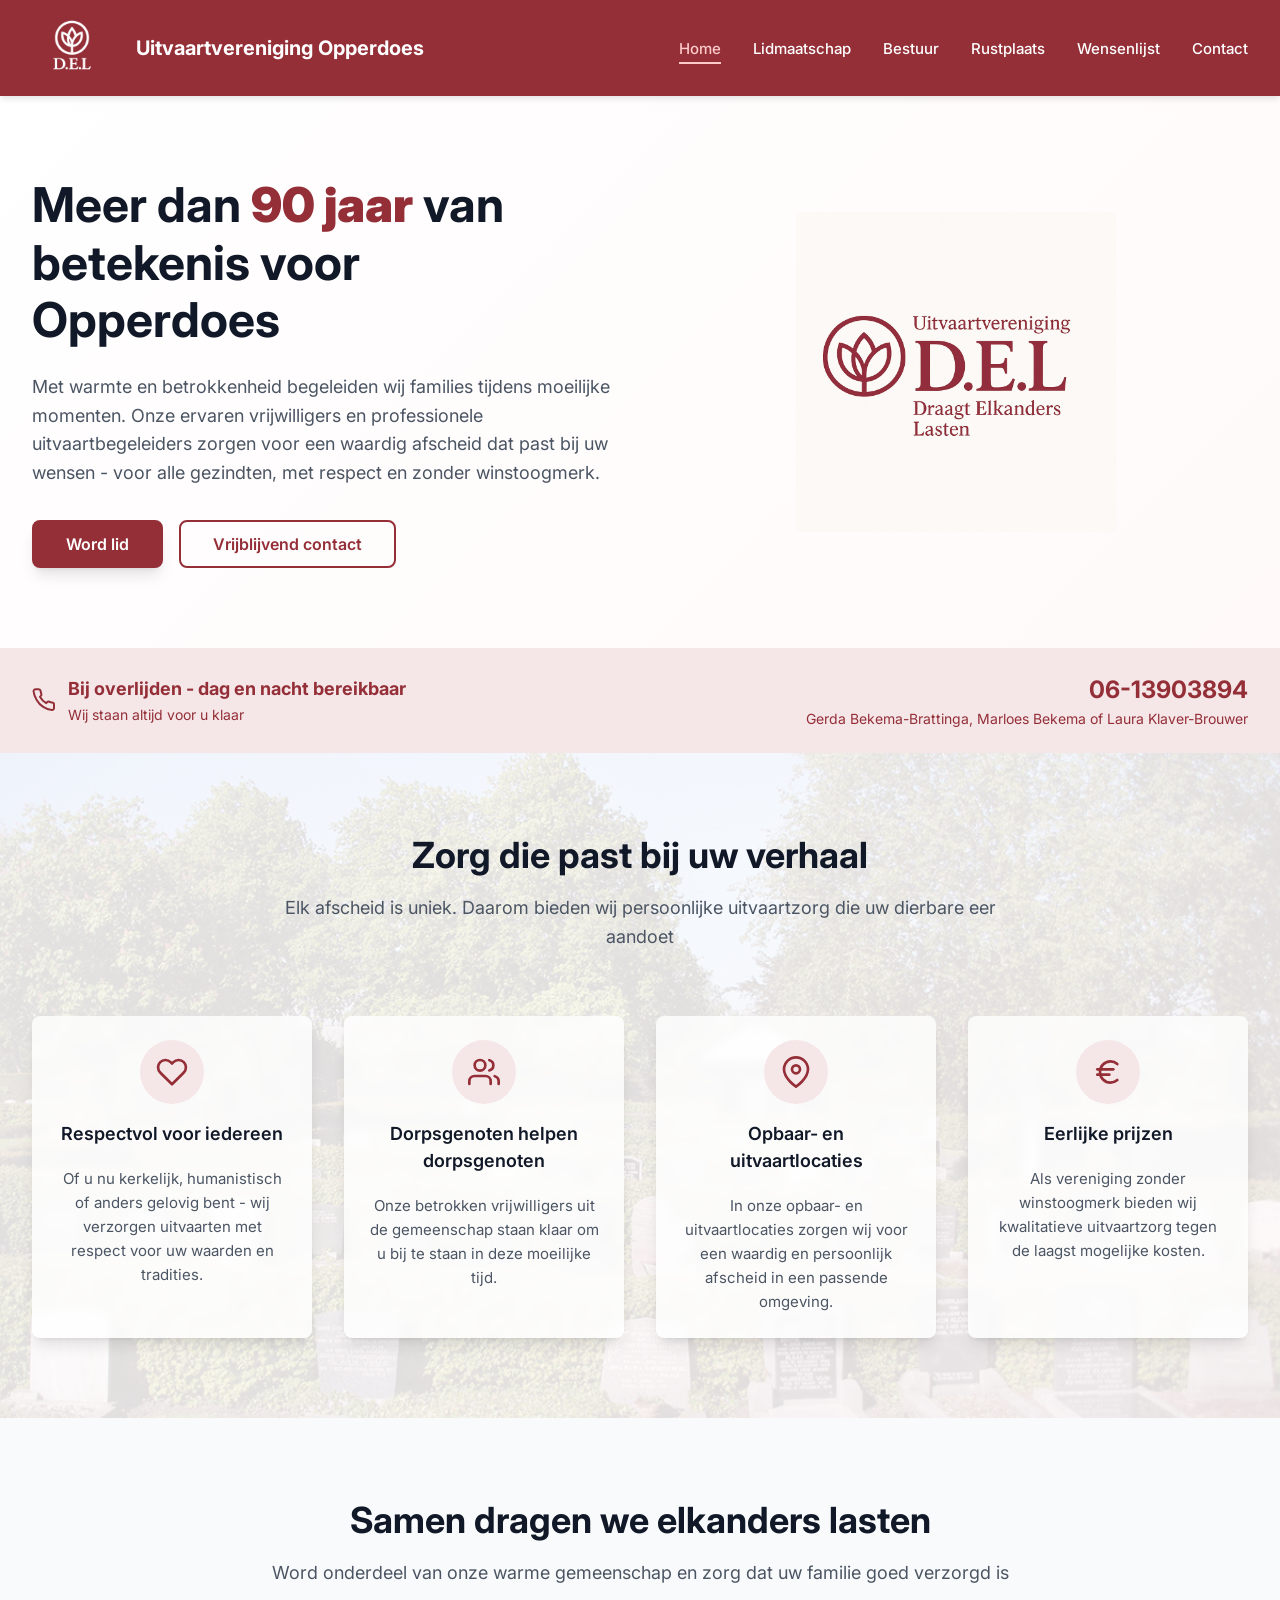
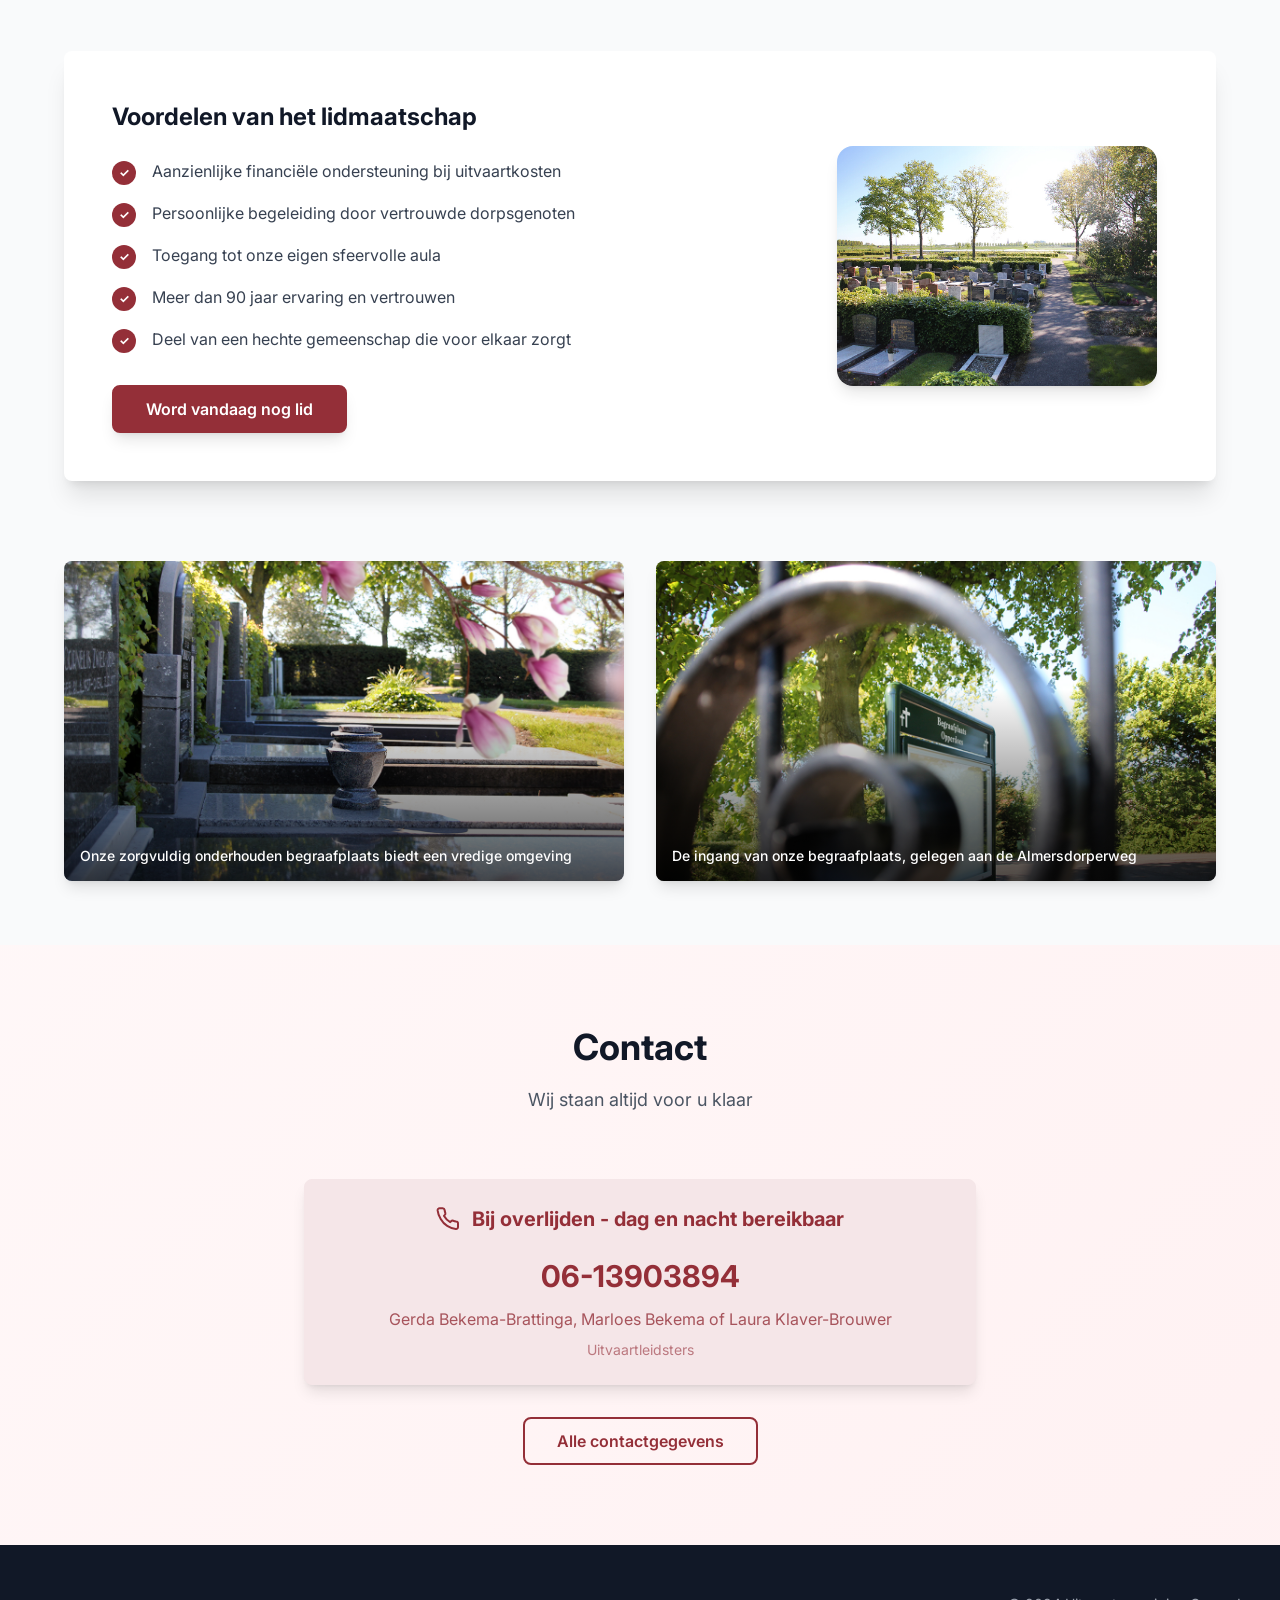
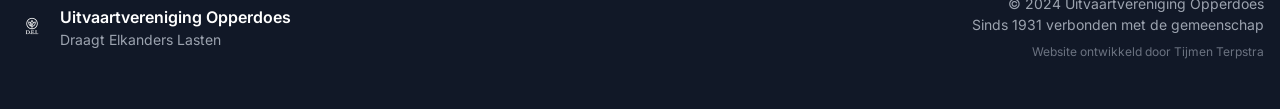
==== index.html @ bfcbb3b3 "first commit" ====
<!DOCTYPE html>
<html lang="nl">
<head>
  <meta charset="UTF-8">
  <meta name="viewport" content="width=device-width, initial-scale=1.0">
  <title>Uitvaartvereniging Opperdoes D.E.L. - Draagt Elkanders Lasten</title>
  <meta name="description" content="Al meer dan 90 jaar verbonden met de gemeenschap van Opperdoes. Professionele en betaalbare uitvaartzorg voor alle gezindten.">
  <link rel="icon" href="public/logo_compact.png">
  <link rel="stylesheet" href="css/styles.css">
</head>
<body data-page="home">
<div class="page-bg">
  <div id="nav-placeholder"></div>

  <!-- Hero Section -->
  <section class="hero-section anim">
    <div class="hero-grid">
      <div>
        <h2 class="hero-title">
          Meer dan <span class="hero-highlight">90 jaar</span> van betekenis voor Opperdoes
        </h2>
        <p class="hero-subtitle">
          Met warmte en betrokkenheid begeleiden wij families tijdens moeilijke momenten. Onze ervaren vrijwilligers en professionele uitvaartbegeleiders zorgen voor een waardig afscheid dat past bij uw wensen - voor alle gezindten, met respect en zonder winstoogmerk.
        </p>
        <div class="hero-btns">
          <a href="lidmaatschap/" class="btn btn-brand">Word lid</a>
          <a href="#contact" class="btn btn-outline">Vrijblijvend contact</a>
        </div>
      </div>
      <div class="hero-logo-wrap">
        <img src="public/logo.png" alt="Uitvaartvereniging Opperdoes" class="hero-logo" />
      </div>
    </div>
  </section>

  <!-- Emergency Banner -->
  <div class="emergency-banner anim d1">
    <div class="emergency-inner">
      <div class="emergency-left">
        <svg xmlns="http://www.w3.org/2000/svg" width="24" height="24" viewBox="0 0 24 24" fill="none" stroke="currentColor" stroke-width="2" stroke-linecap="round" stroke-linejoin="round" style="color:var(--brand);flex-shrink:0"><path d="M22 16.92v3a2 2 0 0 1-2.18 2 19.79 19.79 0 0 1-8.63-3.07A19.5 19.5 0 0 1 4.69 12 19.79 19.79 0 0 1 1.61 3.44 2 2 0 0 1 3.6 1.27h3a2 2 0 0 1 2 1.72c.127.96.361 1.903.7 2.81a2 2 0 0 1-.45 2.11L7.91 8.84a16 16 0 0 0 6.29 6.29l.92-.92a2 2 0 0 1 2.11-.45c.907.339 1.85.573 2.81.7A2 2 0 0 1 22 16.92z"/></svg>
        <div>
          <p class="emergency-title">Bij overlijden - dag en nacht bereikbaar</p>
          <p class="emergency-note">Wij staan altijd voor u klaar</p>
        </div>
      </div>
      <div class="emergency-right">
        <a href="tel:06-13903894" class="emergency-phone">06-13903894</a>
        <p class="emergency-names">Gerda Bekema-Brattinga, Marloes Bekema of Laura Klaver-Brouwer</p>
      </div>
    </div>
  </div>

  <!-- Services Section -->
  <section class="services-section anim d2">
    <img src="public/images/1728.jpg" alt="Achtergrond begraafplaats" class="services-bg" />
    <div class="services-overlay"></div>
    <div class="services-content">
      <div class="services-header">
        <h2 class="section-title">Zorg die past bij uw verhaal</h2>
        <p class="section-subtitle">Elk afscheid is uniek. Daarom bieden wij persoonlijke uitvaartzorg die uw dierbare eer aandoet</p>
      </div>
      <div class="grid-4">
        <div class="card service-card card-no-hover">
          <div class="card-header">
            <div class="icon-circle">
              <svg xmlns="http://www.w3.org/2000/svg" viewBox="0 0 24 24" fill="none" stroke="currentColor" stroke-width="2" stroke-linecap="round" stroke-linejoin="round" style="color:var(--brand)"><path d="M20.84 4.61a5.5 5.5 0 0 0-7.78 0L12 5.67l-1.06-1.06a5.5 5.5 0 0 0-7.78 7.78l1.06 1.06L12 21.23l7.78-7.78 1.06-1.06a5.5 5.5 0 0 0 0-7.78z"/></svg>
            </div>
            <div class="service-card-title">Respectvol voor iedereen</div>
          </div>
          <div class="card-content">
            <p class="service-card-desc">Of u nu kerkelijk, humanistisch of anders gelovig bent - wij verzorgen uitvaarten met respect voor uw waarden en tradities.</p>
          </div>
        </div>
        <div class="card service-card card-no-hover">
          <div class="card-header">
            <div class="icon-circle">
              <svg xmlns="http://www.w3.org/2000/svg" viewBox="0 0 24 24" fill="none" stroke="currentColor" stroke-width="2" stroke-linecap="round" stroke-linejoin="round" style="color:var(--brand)"><path d="M17 21v-2a4 4 0 0 0-4-4H5a4 4 0 0 0-4 4v2"/><circle cx="9" cy="7" r="4"/><path d="M23 21v-2a4 4 0 0 0-3-3.87"/><path d="M16 3.13a4 4 0 0 1 0 7.75"/></svg>
            </div>
            <div class="service-card-title">Dorpsgenoten helpen dorpsgenoten</div>
          </div>
          <div class="card-content">
            <p class="service-card-desc">Onze betrokken vrijwilligers uit de gemeenschap staan klaar om u bij te staan in deze moeilijke tijd.</p>
          </div>
        </div>
        <div class="card service-card card-no-hover">
          <div class="card-header">
            <div class="icon-circle">
              <svg xmlns="http://www.w3.org/2000/svg" viewBox="0 0 24 24" fill="none" stroke="currentColor" stroke-width="2" stroke-linecap="round" stroke-linejoin="round" style="color:var(--brand)"><path d="M21 10c0 7-9 13-9 13s-9-6-9-13a9 9 0 0 1 18 0z"/><circle cx="12" cy="10" r="3"/></svg>
            </div>
            <div class="service-card-title">Opbaar- en uitvaartlocaties</div>
          </div>
          <div class="card-content">
            <p class="service-card-desc">In onze opbaar- en uitvaartlocaties zorgen wij voor een waardig en persoonlijk afscheid in een passende omgeving.</p>
          </div>
        </div>
        <div class="card service-card card-no-hover">
          <div class="card-header">
            <div class="icon-circle">
              <svg xmlns="http://www.w3.org/2000/svg" viewBox="0 0 24 24" fill="none" stroke="currentColor" stroke-width="2" stroke-linecap="round" stroke-linejoin="round" style="color:var(--brand)"><path d="M4 10h12"/><path d="M4 14h9"/><path d="M19 6a7.7 7.7 0 0 0-5.2-2A7.9 7.9 0 0 0 6 12c0 4.4 3.5 8 7.8 8 2 0 3.8-.8 5.2-2"/></svg>
            </div>
            <div class="service-card-title">Eerlijke prijzen</div>
          </div>
          <div class="card-content">
            <p class="service-card-desc">Als vereniging zonder winstoogmerk bieden wij kwalitatieve uitvaartzorg tegen de laagst mogelijke kosten.</p>
          </div>
        </div>
      </div>
    </div>
  </section>

  <!-- Membership Section -->
  <section class="membership-section anim d3">
    <div class="membership-header">
      <h2 class="section-title">Samen dragen we elkanders lasten</h2>
      <p class="section-subtitle">Word onderdeel van onze warme gemeenschap en zorg dat uw familie goed verzorgd is</p>
    </div>
    <div class="membership-wrap">
      <div class="card card-no-border" style="box-shadow:var(--shadow-xl)">
        <div class="membership-grid">
          <div>
            <div class="membership-card-title">Voordelen van het lidmaatschap</div>
            <ul class="benefit-list">
              <li class="benefit-item">
                <span class="benefit-check">✓</span>
                <span class="benefit-text">Aanzienlijke financiële ondersteuning bij uitvaartkosten</span>
              </li>
              <li class="benefit-item">
                <span class="benefit-check">✓</span>
                <span class="benefit-text">Persoonlijke begeleiding door vertrouwde dorpsgenoten</span>
              </li>
              <li class="benefit-item">
                <span class="benefit-check">✓</span>
                <span class="benefit-text">Toegang tot onze eigen sfeervolle aula</span>
              </li>
              <li class="benefit-item">
                <span class="benefit-check">✓</span>
                <span class="benefit-text">Meer dan 90 jaar ervaring en vertrouwen</span>
              </li>
              <li class="benefit-item">
                <span class="benefit-check">✓</span>
                <span class="benefit-text">Deel van een hechte gemeenschap die voor elkaar zorgt</span>
              </li>
            </ul>
            <div class="mt-8">
              <a href="lidmaatschap/" class="btn btn-brand">Word vandaag nog lid</a>
            </div>
          </div>
          <div class="membership-img-side">
            <img src="public/images/1732.jpg" alt="Onze serene begraafplaats met pad tussen de graven" class="membership-img" />
          </div>
        </div>
      </div>
    </div>
  </section>

  <!-- Gallery Section -->
  <section class="gallery-section anim d4">
    <div class="gallery-wrap">
      <div class="gallery-grid">
        <div class="gallery-item">
          <img src="public/images/1727.jpg" alt="Serene begraafplaats met grafstenen en bloemen" />
          <div class="gallery-overlay"></div>
          <p class="gallery-caption">Onze zorgvuldig onderhouden begraafplaats biedt een vredige omgeving</p>
        </div>
        <div class="gallery-item">
          <img src="public/images/1734.jpg" alt="Ingang van de begraafplaats Opperdoes" />
          <div class="gallery-overlay"></div>
          <p class="gallery-caption">De ingang van onze begraafplaats, gelegen aan de Almersdorperweg</p>
        </div>
      </div>
    </div>
  </section>

  <!-- Contact Section -->
  <section id="contact" class="contact-section anim d5">
    <div class="contact-header">
      <h2 class="section-title">Contact</h2>
      <p class="section-subtitle">Wij staan altijd voor u klaar</p>
    </div>
    <div class="contact-wrap">
      <div class="card emergency-card card-no-hover">
        <div class="emergency-card-header">
          <div class="emergency-card-title">
            <svg xmlns="http://www.w3.org/2000/svg" width="24" height="24" viewBox="0 0 24 24" fill="none" stroke="currentColor" stroke-width="2" stroke-linecap="round" stroke-linejoin="round"><path d="M22 16.92v3a2 2 0 0 1-2.18 2 19.79 19.79 0 0 1-8.63-3.07A19.5 19.5 0 0 1 4.69 12 19.79 19.79 0 0 1 1.61 3.44 2 2 0 0 1 3.6 1.27h3a2 2 0 0 1 2 1.72c.127.96.361 1.903.7 2.81a2 2 0 0 1-.45 2.11L7.91 8.84a16 16 0 0 0 6.29 6.29l.92-.92a2 2 0 0 1 2.11-.45c.907.339 1.85.573 2.81.7A2 2 0 0 1 22 16.92z"/></svg>
            Bij overlijden - dag en nacht bereikbaar
          </div>
        </div>
        <div class="emergency-card-content">
          <a href="tel:06-13903894" class="big-phone">06-13903894</a>
          <p style="color:rgba(148,47,56,0.8);margin-bottom:0.5rem">Gerda Bekema-Brattinga, Marloes Bekema of Laura Klaver-Brouwer</p>
          <p style="font-size:0.875rem;color:rgba(148,47,56,0.6)">Uitvaartleidsters</p>
        </div>
      </div>
      <div class="contact-cta">
        <a href="contact/" class="btn btn-outline">Alle contactgegevens</a>
      </div>
    </div>
  </section>

  <div id="footer-placeholder"></div>
</div>

<script src="js/main.js"></script>
</body>
</html>
---- css/styles.css ----
@import url('https://fonts.googleapis.com/css2?family=Inter:wght@400;500;600;700;900&display=swap');

*, *::before, *::after { box-sizing: border-box; margin: 0; padding: 0; }

:root {
  --brand: #942f38;
  --brand-dark: #7d2831;
  --brand-light: #f5e6e8;
  --green-50: #f0fdf4;
  --green-200: #bbf7d0;
  --green-600: #16a34a;
  --gray-50: #f9fafb;
  --gray-400: #9ca3af;
  --gray-500: #6b7280;
  --gray-600: #4b5563;
  --gray-700: #374151;
  --gray-900: #111827;
  --shadow-lg: 0 10px 15px -3px rgba(0,0,0,0.1), 0 4px 6px -4px rgba(0,0,0,0.1);
  --shadow-xl: 0 20px 25px -5px rgba(0,0,0,0.1), 0 8px 10px -6px rgba(0,0,0,0.1);
}

body {
  font-family: 'Inter', system-ui, -apple-system, sans-serif;
  color: #171717;
  line-height: 1.5;
}

img { display: block; max-width: 100%; }
a { text-decoration: none; color: inherit; }

/* ================================
   PAGE WRAPPER
================================ */
.page-bg {
  min-height: 100vh;
  background: linear-gradient(135deg, #ffffff 0%, #fff1f2 100%);
}

/* ================================
   NAVIGATION
================================ */
.main-nav {
  background: var(--brand);
  box-shadow: 0 4px 6px -1px rgba(0,0,0,0.1);
  position: relative;
  z-index: 100;
}
.nav-inner {
  display: flex;
  justify-content: space-between;
  align-items: center;
  height: 6rem;
  max-width: 80rem;
  margin: 0 auto;
  padding: 0 1rem;
}
@media (min-width: 640px) { .nav-inner { padding: 0 1.5rem; } }
@media (min-width: 1024px) { .nav-inner { padding: 0 2rem; } }

.nav-brand {
  display: flex;
  align-items: center;
  gap: 1rem;
  margin-left: -0.5rem;
}
.nav-logo {
  height: 6rem;
  width: auto;
  filter: brightness(0) invert(1);
}
.nav-site-name {
  font-size: 1.25rem;
  font-weight: 700;
  color: white;
  line-height: 1.25;
}

.nav-links {
  display: none;
  align-items: center;
  gap: 2rem;
  list-style: none;
}
@media (min-width: 768px) { .nav-links { display: flex; } }

.nav-links a {
  color: white;
  font-weight: 500;
  font-size: 0.9375rem;
  transition: color 0.2s;
  padding-bottom: 0.125rem;
}
.nav-links a:hover { color: #fecaca; }
.nav-links a.active {
  color: #fecaca;
  border-bottom: 2px solid #fecaca;
  padding-bottom: 0.25rem;
}

.nav-mobile-btn {
  display: flex;
  background: none;
  border: none;
  color: white;
  cursor: pointer;
  padding: 0.5rem;
  transition: color 0.2s;
  line-height: 0;
}
.nav-mobile-btn:hover { color: #fecaca; }
@media (min-width: 768px) { .nav-mobile-btn { display: none; } }

.mobile-menu {
  display: none;
  position: absolute;
  top: 100%;
  left: 0;
  right: 0;
  background: var(--brand-dark);
  box-shadow: 0 4px 6px -1px rgba(0,0,0,0.1);
  z-index: 50;
  opacity: 0;
  transform: translateY(-1rem);
  transition: opacity 0.3s ease, transform 0.3s ease;
}
.mobile-menu.visible { display: block; }
.mobile-menu.open { opacity: 1; transform: translateY(0); }

.mobile-menu-inner {
  padding: 1rem;
  display: flex;
  flex-direction: column;
}
.mobile-menu-inner a {
  color: white;
  font-weight: 500;
  display: block;
  padding: 0.75rem 0;
  border-bottom: 1px solid rgba(255,255,255,0.1);
  transition: color 0.2s, opacity 0.2s, transform 0.2s;
  opacity: 0;
  transform: translateX(-1rem);
}
.mobile-menu-inner a:last-child { border-bottom: none; }
.mobile-menu-inner a:hover, .mobile-menu-inner a.active { color: #fecaca; }
.mobile-menu.open .mobile-menu-inner a { opacity: 1; transform: translateX(0); }
.mobile-menu.open .mobile-menu-inner a:nth-child(1) { transition-delay: 0ms; }
.mobile-menu.open .mobile-menu-inner a:nth-child(2) { transition-delay: 50ms; }
.mobile-menu.open .mobile-menu-inner a:nth-child(3) { transition-delay: 100ms; }
.mobile-menu.open .mobile-menu-inner a:nth-child(4) { transition-delay: 150ms; }
.mobile-menu.open .mobile-menu-inner a:nth-child(5) { transition-delay: 200ms; }
.mobile-menu.open .mobile-menu-inner a:nth-child(6) { transition-delay: 250ms; }

/* ================================
   PAGE LOAD ANIMATIONS
================================ */
.anim {
  opacity: 0;
  transform: translateY(2rem);
  transition: opacity 1s ease, transform 1s ease;
}
body.loaded .anim { opacity: 1; transform: translateY(0); }
body.loaded .d1 { transition-delay: 0.3s; }
body.loaded .d2 { transition-delay: 0.5s; }
body.loaded .d3 { transition-delay: 0.7s; }
body.loaded .d4 { transition-delay: 0.8s; }
body.loaded .d5 { transition-delay: 0.9s; }
body.loaded .d6 { transition-delay: 1.0s; }
body.loaded .d7 { transition-delay: 1.2s; }

/* ================================
   LAYOUT
================================ */
.container {
  max-width: 80rem;
  margin: 0 auto;
  padding: 0 1rem;
}
@media (min-width: 640px) { .container { padding: 0 1.5rem; } }
@media (min-width: 1024px) { .container { padding: 0 2rem; } }

/* ================================
   BUTTONS
================================ */
.btn {
  display: inline-flex;
  align-items: center;
  justify-content: center;
  gap: 0.5rem;
  border-radius: 0.5rem;
  font-weight: 600;
  font-size: 1rem;
  padding: 0.875rem 2rem;
  cursor: pointer;
  transition: all 0.2s;
  border: 2px solid transparent;
  line-height: 1;
  white-space: nowrap;
}
.btn-brand {
  background: var(--brand);
  color: white;
  border-color: var(--brand);
  box-shadow: var(--shadow-lg);
}
.btn-brand:hover { background: var(--brand-dark); border-color: var(--brand-dark); }
.btn-outline {
  background: transparent;
  color: var(--brand);
  border-color: var(--brand);
}
.btn-outline:hover { background: var(--brand-light); }
.btn-outline-dark {
  background: transparent;
  color: #9f1239;
  border-color: #9f1239;
}
.btn-outline-dark:hover { background: #fff1f2; }
.btn-disabled {
  background: #9ca3af;
  color: white;
  border-color: #9ca3af;
  cursor: not-allowed;
  opacity: 0.8;
}

/* ================================
   CARDS
================================ */
.card {
  background: white;
  border-radius: 0.5rem;
  border: 1px solid #e5e5e5;
  box-shadow: var(--shadow-lg);
  overflow: hidden;
}
.card:hover { box-shadow: var(--shadow-xl); }
.card-no-hover:hover { box-shadow: var(--shadow-lg); }
.card-brand-light { background: var(--brand-light); border-color: var(--brand-light); }
.card-green { background: var(--green-50); border-color: var(--green-200); }
.card-gray { background: var(--gray-50); border-color: #e5e7eb; }
.card-no-border { border: none; }

.card-header { padding: 1.5rem 1.5rem 0; text-align: center; }
.card-content { padding: 1rem 1.5rem 1.5rem; }
.card-header + .card-content { padding-top: 0.75rem; }

/* ================================
   ICON CIRCLE
================================ */
.icon-circle {
  width: 4rem;
  height: 4rem;
  background: var(--brand-light);
  border-radius: 9999px;
  display: flex;
  align-items: center;
  justify-content: center;
  margin: 0 auto 1rem;
  flex-shrink: 0;
}

/* ================================
   TYPOGRAPHY
================================ */
.section-title {
  font-size: 1.875rem;
  font-weight: 700;
  color: var(--gray-900);
  margin-bottom: 1rem;
  line-height: 1.25;
}
@media (min-width: 1024px) { .section-title { font-size: 2.25rem; } }

.section-subtitle {
  font-size: 1.125rem;
  color: var(--gray-600);
  max-width: 48rem;
  margin: 0 auto;
  line-height: 1.6;
}

.page-title {
  font-size: 2.25rem;
  font-weight: 700;
  color: var(--gray-900);
  margin-bottom: 1rem;
  line-height: 1.2;
}
@media (min-width: 1024px) { .page-title { font-size: 3rem; } }

.text-brand { color: var(--brand); }
.text-gray { color: var(--gray-600); }
.text-sm { font-size: 0.875rem; }
.font-bold { font-weight: 700; }
.font-semibold { font-weight: 600; }
.font-medium { font-weight: 500; }
.italic { font-style: italic; }

/* ================================
   BACK LINK
================================ */
.back-link {
  display: flex;
  align-items: center;
  gap: 0.5rem;
  color: var(--brand);
  font-weight: 500;
  transition: color 0.2s;
  padding: 2rem 1rem 0;
  max-width: 80rem;
  margin: 0 auto;
}
@media (min-width: 640px) { .back-link { padding: 2rem 1.5rem 0; } }
@media (min-width: 1024px) { .back-link { padding: 2rem 2rem 0; } }
.back-link:hover { color: var(--brand-dark); }

/* ================================
   HERO (home page)
================================ */
.hero-section { padding: 5rem 1rem; }
@media (min-width: 640px) { .hero-section { padding: 5rem 1.5rem; } }
@media (min-width: 1024px) { .hero-section { padding: 5rem 2rem; } }

.hero-grid {
  display: grid;
  grid-template-columns: 1fr;
  gap: 3rem;
  align-items: center;
  max-width: 80rem;
  margin: 0 auto;
}
@media (min-width: 1024px) { .hero-grid { grid-template-columns: 1fr 1fr; } }

.hero-title {
  font-size: 2.25rem;
  font-weight: 700;
  color: var(--gray-900);
  margin-bottom: 1.5rem;
  line-height: 1.2;
}
@media (min-width: 1024px) { .hero-title { font-size: 3rem; } }

.hero-highlight { color: var(--brand); font-weight: 900; }

.hero-subtitle {
  font-size: 1.125rem;
  color: var(--gray-600);
  margin-bottom: 2rem;
  line-height: 1.6;
}

.hero-btns { display: flex; flex-direction: column; gap: 1rem; }
@media (min-width: 640px) { .hero-btns { flex-direction: row; } }

.hero-logo-wrap { display: flex; justify-content: center; }
.hero-logo {
  width: 20rem;
  height: auto;
  opacity: 0.9;
}

/* ================================
   EMERGENCY BANNER
================================ */
.emergency-banner {
  background: var(--brand-light);
  color: var(--brand);
  padding: 1.5rem 1rem;
}
@media (min-width: 640px) { .emergency-banner { padding: 1.5rem 1.5rem; } }
@media (min-width: 1024px) { .emergency-banner { padding: 1.5rem 2rem; } }

.emergency-inner {
  max-width: 80rem;
  margin: 0 auto;
  display: flex;
  flex-direction: column;
  align-items: center;
  gap: 1rem;
}
@media (min-width: 768px) {
  .emergency-inner {
    flex-direction: row;
    justify-content: space-between;
    gap: 0;
  }
}

.emergency-left { display: flex; align-items: center; gap: 0.75rem; }
.emergency-title { font-weight: 700; font-size: 1.125rem; }
.emergency-note { font-size: 0.875rem; margin-top: 0.125rem; }
.emergency-right { text-align: center; }
@media (min-width: 768px) { .emergency-right { text-align: right; } }

.emergency-phone {
  font-size: 1.5rem;
  font-weight: 700;
  color: var(--brand);
  display: block;
}
.emergency-phone:hover { text-decoration: underline; }
.emergency-names { font-size: 0.875rem; color: var(--brand); }

/* ================================
   SERVICES SECTION
================================ */
.services-section {
  position: relative;
  padding: 5rem 1rem;
  overflow: hidden;
}
@media (min-width: 640px) { .services-section { padding: 5rem 1.5rem; } }
@media (min-width: 1024px) { .services-section { padding: 5rem 2rem; } }

.services-bg {
  position: absolute;
  inset: 0;
  width: 100%;
  height: 100%;
  object-fit: cover;
  opacity: 0.2;
}
.services-overlay {
  position: absolute;
  inset: 0;
  background: rgba(255,255,255,0.4);
}
.services-content {
  position: relative;
  z-index: 1;
  max-width: 80rem;
  margin: 0 auto;
}
.services-header { text-align: center; margin-bottom: 4rem; }

.grid-4 { display: grid; grid-template-columns: 1fr; gap: 2rem; }
@media (min-width: 768px) { .grid-4 { grid-template-columns: 1fr 1fr; } }
@media (min-width: 1024px) { .grid-4 { grid-template-columns: repeat(4, 1fr); } }

.service-card {
  background: rgba(255,255,255,0.8);
  backdrop-filter: blur(4px);
  border: none;
  transition: box-shadow 0.3s;
  text-align: center;
}

.service-card-title {
  font-size: 1.125rem;
  font-weight: 600;
  color: var(--gray-900);
  margin-bottom: 0.5rem;
}
.service-card-desc { font-size: 0.9375rem; color: var(--gray-600); line-height: 1.6; }

/* ================================
   MEMBERSHIP SECTION
================================ */
.membership-section {
  padding: 5rem 1rem;
  background: var(--gray-50);
}
@media (min-width: 640px) { .membership-section { padding: 5rem 1.5rem; } }
@media (min-width: 1024px) { .membership-section { padding: 5rem 2rem; } }

.membership-header { text-align: center; margin-bottom: 4rem; }
.membership-wrap { max-width: 72rem; margin: 0 auto; }

.membership-grid {
  display: grid;
  grid-template-columns: 1fr;
  gap: 2rem;
  padding: 2rem;
}
@media (min-width: 1024px) {
  .membership-grid {
    grid-template-columns: 2fr 1fr;
    padding: 3rem;
  }
}

.membership-card-title {
  font-size: 1.5rem;
  font-weight: 700;
  color: var(--gray-900);
  margin-bottom: 1.5rem;
}

.benefit-list { display: flex; flex-direction: column; gap: 1rem; }
.benefit-item { display: flex; align-items: flex-start; gap: 1rem; }
.benefit-check {
  flex-shrink: 0;
  width: 1.5rem;
  height: 1.5rem;
  background: var(--brand);
  border-radius: 9999px;
  display: flex;
  align-items: center;
  justify-content: center;
  color: white;
  font-size: 0.75rem;
  font-weight: 700;
  margin-top: 0.125rem;
}
.benefit-text { color: var(--gray-700); line-height: 1.6; }

.membership-img-side {
  display: flex;
  align-items: center;
  justify-content: center;
}
.membership-img {
  width: 100%;
  max-width: 20rem;
  height: 15rem;
  object-fit: cover;
  border-radius: 1rem;
  box-shadow: var(--shadow-lg);
}

/* ================================
   GALLERY SECTION
================================ */
.gallery-section {
  padding: 0 1rem 4rem;
  background: var(--gray-50);
}
@media (min-width: 640px) { .gallery-section { padding: 0 1.5rem 4rem; } }
@media (min-width: 1024px) { .gallery-section { padding: 0 2rem 4rem; } }

.gallery-wrap { max-width: 72rem; margin: 0 auto; }
.gallery-grid { display: grid; grid-template-columns: 1fr; gap: 2rem; }
@media (min-width: 768px) { .gallery-grid { grid-template-columns: 1fr 1fr; } }

.gallery-item { position: relative; overflow: hidden; border-radius: 0.5rem; box-shadow: var(--shadow-lg); }
.gallery-item img {
  width: 100%;
  height: 20rem;
  object-fit: cover;
  transition: transform 0.3s ease;
  display: block;
}
.gallery-item:hover img { transform: scale(1.05); }
.gallery-overlay {
  position: absolute;
  inset: 0;
  background: linear-gradient(to top, rgba(0,0,0,0.7) 0%, transparent 60%);
  pointer-events: none;
}
.gallery-caption {
  position: absolute;
  bottom: 1rem;
  left: 1rem;
  right: 1rem;
  color: white;
  font-size: 0.875rem;
  font-weight: 500;
  line-height: 1.4;
}

/* ================================
   CONTACT SECTION (home)
================================ */
.contact-section {
  padding: 5rem 1rem;
}
@media (min-width: 640px) { .contact-section { padding: 5rem 1.5rem; } }
@media (min-width: 1024px) { .contact-section { padding: 5rem 2rem; } }

.contact-header { text-align: center; margin-bottom: 4rem; }
.contact-wrap { max-width: 42rem; margin: 0 auto; }

.emergency-card {
  background: var(--brand-light);
  border-color: var(--brand-light);
  margin-bottom: 2rem;
}
.emergency-card-header {
  padding: 1.5rem 1.5rem 0.5rem;
  text-align: center;
}
.emergency-card-title {
  display: flex;
  align-items: center;
  justify-content: center;
  gap: 0.75rem;
  font-size: 1.25rem;
  font-weight: 700;
  color: var(--brand);
}
.emergency-card-content { padding: 0.75rem 1.5rem 1.5rem; text-align: center; }

.big-phone {
  font-size: 1.875rem;
  font-weight: 700;
  color: var(--brand);
  display: block;
  margin-bottom: 0.5rem;
}
.big-phone:hover { text-decoration: underline; }

.contact-cta { text-align: center; }

/* ================================
   FOOTER
================================ */
footer {
  background: var(--gray-900);
  color: white;
  padding: 3rem 1rem;
}

.footer-inner {
  max-width: 80rem;
  margin: 0 auto;
  display: flex;
  flex-direction: column;
  align-items: center;
  gap: 1rem;
  text-align: center;
}
@media (min-width: 768px) {
  .footer-inner {
    flex-direction: row;
    justify-content: space-between;
    gap: 0;
    text-align: left;
  }
}

.footer-brand { display: flex; align-items: center; gap: 0.75rem; }
.footer-logo { height: 2rem; width: auto; filter: brightness(0) invert(1); }
.footer-name { font-weight: 600; }
.footer-tagline { color: var(--gray-400); font-size: 0.875rem; }

.footer-right { text-align: center; }
@media (min-width: 768px) { .footer-right { text-align: right; } }
.footer-right p { color: var(--gray-400); font-size: 0.875rem; }
.footer-dev { color: var(--gray-500); font-size: 0.75rem; margin-top: 0.5rem; }

/* ================================
   SUBPAGE SECTIONS
================================ */
.subpage-header {
  padding: 3rem 1rem;
  text-align: center;
}
@media (min-width: 640px) { .subpage-header { padding: 3rem 1.5rem; } }
@media (min-width: 1024px) { .subpage-header { padding: 3rem 2rem; } }

.subpage-header .page-title { margin-bottom: 1rem; }
.subpage-header .section-subtitle { margin: 0 auto; }

.section-pad {
  padding: 3rem 1rem;
}
@media (min-width: 640px) { .section-pad { padding: 3rem 1.5rem; } }
@media (min-width: 1024px) { .section-pad { padding: 3rem 2rem; } }

.section-pad-lg {
  padding: 5rem 1rem;
}
@media (min-width: 640px) { .section-pad-lg { padding: 5rem 1.5rem; } }
@media (min-width: 1024px) { .section-pad-lg { padding: 5rem 2rem; } }

.section-center { text-align: center; }
.section-inner { max-width: 80rem; margin: 0 auto; }
.section-inner-lg { max-width: 72rem; margin: 0 auto; }
.section-inner-md { max-width: 56rem; margin: 0 auto; }

/* ================================
   BOARD PAGE
================================ */
.board-grid {
  display: grid;
  grid-template-columns: 1fr;
  gap: 2rem;
}
@media (min-width: 1024px) { .board-grid { grid-template-columns: 1fr 2fr; } }

.board-photo { width: 100%; border-radius: 0.5rem; display: block; }
.board-photo-caption {
  color: var(--gray-600);
  font-style: italic;
  font-size: 0.875rem;
  text-align: center;
  margin-top: 1rem;
}

.members-grid {
  display: grid;
  grid-template-columns: 1fr;
  gap: 1.5rem;
}
@media (min-width: 768px) { .members-grid { grid-template-columns: 1fr 1fr; } }

.member-card { text-align: center; }
.member-name { font-size: 1.25rem; font-weight: 700; color: var(--gray-900); margin-bottom: 0.25rem; }
.member-role { font-weight: 500; color: var(--brand); margin-bottom: 1rem; font-size: 0.9375rem; }

.member-contacts { display: flex; flex-direction: column; gap: 0.75rem; text-align: left; }
.member-contact-row { display: flex; align-items: flex-start; gap: 0.5rem; }
.member-contact-row svg { color: var(--brand); flex-shrink: 0; margin-top: 0.125rem; width: 1rem; height: 1rem; }
.member-contact-row a {
  font-size: 0.875rem;
  color: var(--gray-600);
  transition: color 0.2s;
  word-break: break-all;
}
.member-contact-row a:hover { color: var(--brand); }
.member-contact-row span { font-size: 0.875rem; color: var(--gray-600); }

.directors-grid {
  display: grid;
  grid-template-columns: 1fr;
  gap: 2rem;
}
@media (min-width: 768px) { .directors-grid { grid-template-columns: 1fr 1fr; } }

.director-note { font-size: 0.875rem; color: var(--gray-600); margin-top: 1rem; }

/* ================================
   CTA SECTION
================================ */
.cta-section { padding: 3rem 1rem; text-align: center; }
@media (min-width: 640px) { .cta-section { padding: 3rem 1.5rem; } }
@media (min-width: 1024px) { .cta-section { padding: 3rem 2rem; } }

.cta-inner { max-width: 56rem; margin: 0 auto; }
.cta-title { font-size: 1.5rem; font-weight: 700; color: var(--gray-900); margin-bottom: 1rem; }
.cta-text { font-size: 1.125rem; color: var(--gray-600); margin-bottom: 2rem; }
.cta-btns { display: flex; flex-direction: column; gap: 1rem; align-items: center; justify-content: center; }
@media (min-width: 640px) { .cta-btns { flex-direction: row; } }

/* ================================
   CONTACT PAGE
================================ */
.contact-persons-grid {
  display: grid;
  grid-template-columns: 1fr;
  gap: 2rem;
}
@media (min-width: 768px) { .contact-persons-grid { grid-template-columns: repeat(3, 1fr); } }

.contact-person-card { text-align: center; }
.person-name { font-size: 1.25rem; font-weight: 700; color: var(--gray-900); margin-bottom: 0.25rem; }
.person-role { font-weight: 500; color: var(--brand); font-size: 0.9375rem; }
.person-desc { color: var(--gray-600); margin: 1rem 0; }
.phone-link { color: var(--brand); font-weight: 500; display: block; transition: color 0.2s; }
.phone-link:hover { color: var(--brand-dark); }
.phone-link-alt { color: var(--gray-600); font-size: 0.875rem; display: block; transition: color 0.2s; margin-top: 0.25rem; }
.phone-link-alt:hover { color: var(--brand); }

.email-card-content { padding: 2rem; text-align: center; }
.email-icon { margin: 0 auto 1rem; }
.email-title { font-size: 1.5rem; font-weight: 700; color: var(--gray-900); margin-bottom: 0.5rem; }
.email-desc { color: var(--gray-600); margin-bottom: 1.5rem; }
.email-link { font-size: 1.25rem; font-weight: 600; color: var(--brand); }
.email-link:hover { color: var(--brand-dark); }

/* ================================
   LIDMAATSCHAP PAGE
================================ */
.benefits-grid {
  display: grid;
  grid-template-columns: 1fr;
  gap: 2rem;
}
@media (min-width: 768px) { .benefits-grid { grid-template-columns: 1fr 1fr; } }
@media (min-width: 1024px) { .benefits-grid { grid-template-columns: repeat(4, 1fr); } }

.contribution-grid {
  display: grid;
  grid-template-columns: 1fr;
  gap: 2rem;
}
@media (min-width: 1024px) { .contribution-grid { grid-template-columns: 1fr 1fr; } }

.contribution-amount {
  font-size: 1.875rem;
  font-weight: 700;
  color: var(--brand);
  text-align: center;
  margin-bottom: 0.5rem;
}

.check-list { display: flex; flex-direction: column; gap: 0.75rem; }
.check-item { display: flex; align-items: flex-start; gap: 0.75rem; }
.check-item svg { color: var(--brand); flex-shrink: 0; margin-top: 0.125rem; }
.check-item span { color: var(--gray-700); }

.buy-in-text { color: var(--gray-700); text-align: center; margin-bottom: 1rem; }
.buy-in-example {
  background: white;
  border-radius: 0.5rem;
  padding: 1.5rem;
  margin-bottom: 1rem;
  text-align: center;
}
.buy-in-example p { color: var(--gray-600); margin-bottom: 0.5rem; }
.buy-in-benefit { color: var(--green-600); font-weight: 600; font-size: 1.125rem; }

.contact-person-card-inner { text-align: center; }
.cp-name { font-size: 1.25rem; font-weight: 600; color: var(--gray-900); margin-bottom: 0.25rem; }
.cp-role { font-weight: 500; color: var(--brand); margin-bottom: 1rem; }
.cp-phone {
  font-size: 1.5rem;
  font-weight: 700;
  color: var(--brand);
  display: block;
  margin-bottom: 1rem;
}
.cp-phone:hover { color: var(--brand-dark); text-decoration: underline; }
.cp-note { color: var(--gray-600); }

/* ================================
   RUSTPLAATS PAGE
================================ */
.cemetery-images {
  display: grid;
  grid-template-columns: 1fr;
  gap: 2rem;
  margin-bottom: 3rem;
}
@media (min-width: 768px) { .cemetery-images { grid-template-columns: 1fr 1fr; } }

.cemetery-img-wrap {
  position: relative;
  overflow: hidden;
  border-radius: 1rem;
  box-shadow: var(--shadow-xl);
}
.cemetery-img-wrap img {
  width: 100%;
  height: 16rem;
  object-fit: cover;
  transition: transform 0.7s ease;
  display: block;
}
.cemetery-img-wrap:hover img { transform: scale(1.05); }
.cemetery-overlay {
  position: absolute;
  inset: 0;
  background: linear-gradient(to top, rgba(0,0,0,0.3), transparent);
  pointer-events: none;
}
.cemetery-caption {
  position: absolute;
  bottom: 1rem;
  left: 1rem;
  color: white;
}
.cemetery-caption h3 { font-size: 1.125rem; font-weight: 600; margin-bottom: 0.125rem; }
.cemetery-caption p { font-size: 0.875rem; color: rgba(255,255,255,0.9); }

.location-card-grid {
  display: grid;
  grid-template-columns: 1fr;
}
@media (min-width: 1024px) { .location-card-grid { grid-template-columns: 1fr 1fr; } }

.location-map-side {
  position: relative;
  min-height: 24rem;
  background: white;
}
.location-map-side img {
  position: absolute;
  inset: 0;
  width: 100%;
  height: 100%;
  object-fit: contain;
}

.location-content {
  padding: 2rem;
  display: flex;
  flex-direction: column;
  justify-content: center;
}
@media (min-width: 1024px) { .location-content { padding: 3rem; } }
.location-content svg { color: var(--brand); margin: 0 auto 1rem; }
@media (min-width: 1024px) { .location-content svg { margin: 0 0 1rem; } }
.location-title { font-size: 1.5rem; font-weight: 700; color: var(--gray-900); margin-bottom: 0.5rem; text-align: center; }
@media (min-width: 1024px) { .location-title { text-align: left; } }
.location-address { font-size: 1.125rem; color: var(--brand); margin-bottom: 1rem; text-align: center; }
@media (min-width: 1024px) { .location-address { text-align: left; } }
.location-description { color: var(--gray-700); line-height: 1.6; text-align: center; }
@media (min-width: 1024px) { .location-description { text-align: left; } }

.features-grid {
  display: grid;
  grid-template-columns: 1fr;
  gap: 2rem;
}
@media (min-width: 768px) { .features-grid { grid-template-columns: repeat(3, 1fr); } }

.improvements-list { display: flex; flex-direction: column; gap: 1rem; }
.improvements-item { display: flex; align-items: flex-start; gap: 0.75rem; }
.improvements-item svg { color: var(--green-600); flex-shrink: 0; margin-top: 0.125rem; }
.improvements-item span { color: var(--gray-700); }

/* ================================
   WENSENLIJST PAGE
================================ */
.why-card-content {
  padding: 2rem;
  text-align: center;
}
.why-title { font-size: 1.875rem; font-weight: 700; color: var(--gray-900); margin-bottom: 1rem; }
.why-desc { font-size: 1.125rem; color: var(--gray-700); line-height: 1.6; }

.process-list { display: flex; flex-direction: column; gap: 1.5rem; }
.process-item {
  display: flex;
  align-items: flex-start;
  gap: 1.5rem;
  padding: 1.5rem;
}
.process-number {
  flex-shrink: 0;
  width: 3rem;
  height: 3rem;
  background: var(--brand);
  color: white;
  border-radius: 9999px;
  display: flex;
  align-items: center;
  justify-content: center;
  font-size: 1.25rem;
  font-weight: 700;
}
.process-step-title { font-size: 1.25rem; font-weight: 600; color: var(--gray-900); margin-bottom: 0.5rem; }
.process-step-desc { color: var(--gray-600); }

.download-card-content { padding: 2rem; text-align: center; }
.download-title { font-size: 1.5rem; font-weight: 700; color: var(--gray-900); margin-bottom: 1rem; }
.download-desc { color: var(--gray-600); margin-bottom: 1.5rem; }

.support-card { text-align: center; }
.support-title { font-size: 1.5rem; font-weight: 700; color: var(--gray-900); margin-bottom: 1rem; }
.support-desc { color: var(--gray-700); line-height: 1.6; margin-bottom: 1.5rem; }

/* ================================
   SVG ICON HELPERS
================================ */
.icon-brand-sm { display: inline-flex; color: var(--brand); }
.icon-green-sm { display: inline-flex; color: var(--green-600); }
.icon-gray-sm { display: inline-flex; color: var(--gray-400); }

/* Inline SVG sizing in icon circles */
.icon-circle svg { width: 2rem; height: 2rem; }

/* Centers */
.text-center { text-align: center; }
.mx-auto { margin-left: auto; margin-right: auto; }

/* Margin helpers */
.mt-2 { margin-top: 0.5rem; }
.mt-4 { margin-top: 1rem; }
.mt-6 { margin-top: 1.5rem; }
.mt-8 { margin-top: 2rem; }
.mb-2 { margin-bottom: 0.5rem; }
.mb-4 { margin-bottom: 1rem; }
.mb-6 { margin-bottom: 1.5rem; }
.mb-8 { margin-bottom: 2rem; }
.mb-12 { margin-bottom: 3rem; }
.mb-16 { margin-bottom: 4rem; }
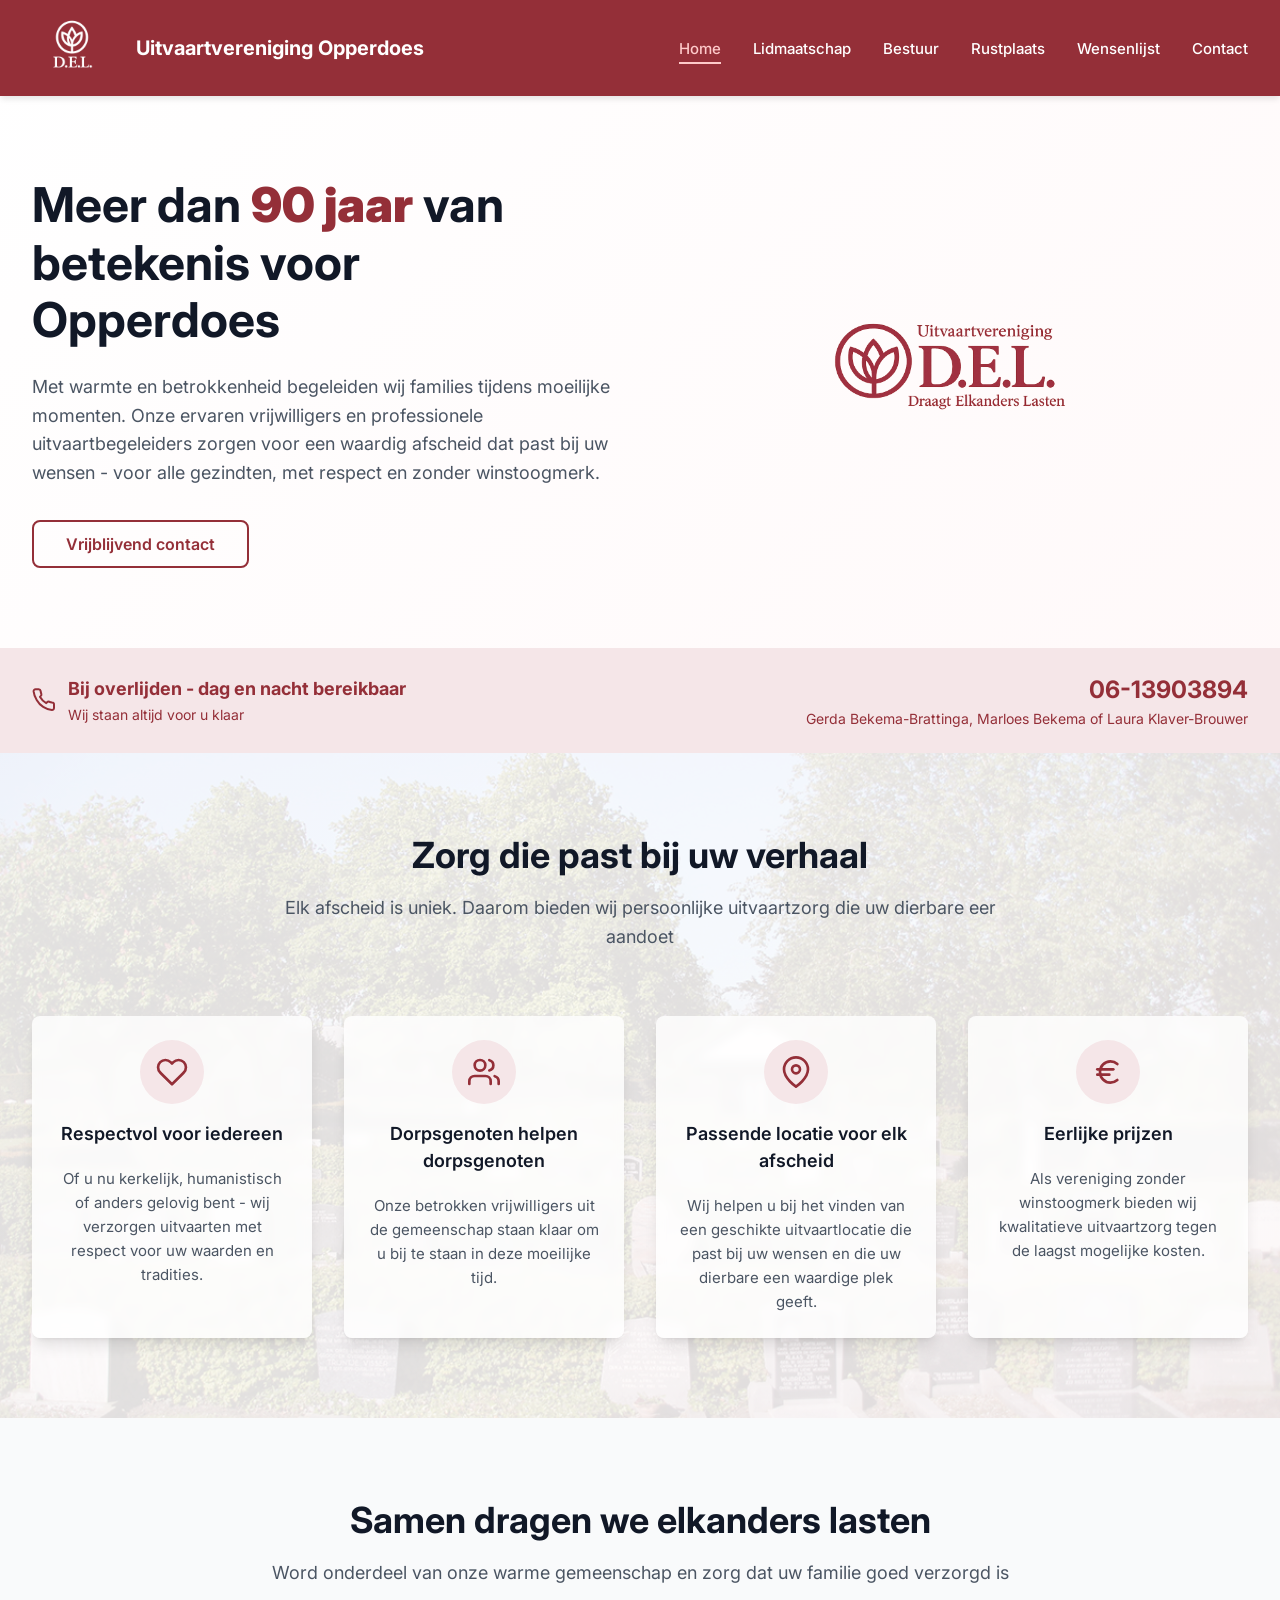
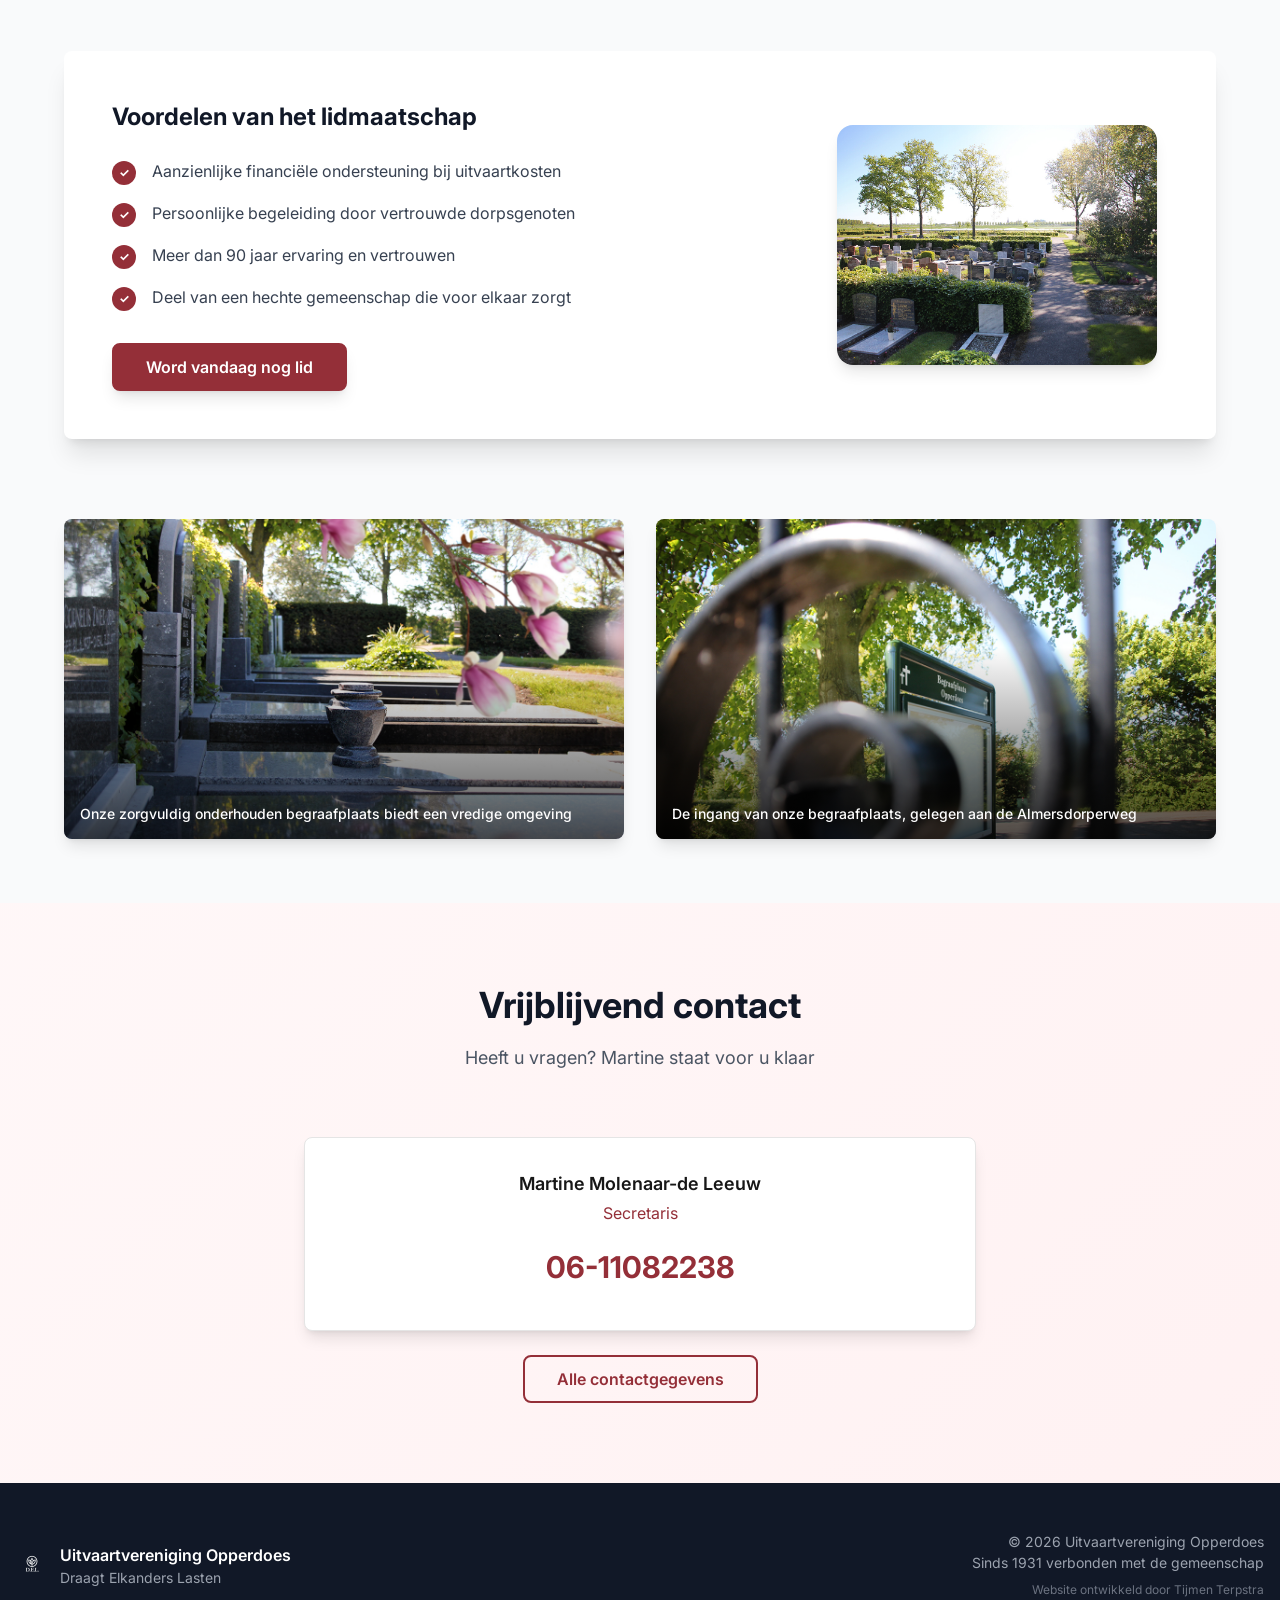
==== commit 83fa30b1: "changes" ====
--- a/index.html
+++ b/index.html
@@ -5,7 +5,7 @@
   <meta name="viewport" content="width=device-width, initial-scale=1.0">
   <title>Uitvaartvereniging Opperdoes D.E.L. - Draagt Elkanders Lasten</title>
   <meta name="description" content="Al meer dan 90 jaar verbonden met de gemeenschap van Opperdoes. Professionele en betaalbare uitvaartzorg voor alle gezindten.">
-  <link rel="icon" href="public/logo_compact.png">
+  <link rel="icon" href="public/logo_compact_2.png">
   <link rel="stylesheet" href="css/styles.css">
 </head>
 <body data-page="home">
@@ -23,12 +23,11 @@
           Met warmte en betrokkenheid begeleiden wij families tijdens moeilijke momenten. Onze ervaren vrijwilligers en professionele uitvaartbegeleiders zorgen voor een waardig afscheid dat past bij uw wensen - voor alle gezindten, met respect en zonder winstoogmerk.
         </p>
         <div class="hero-btns">
-          <a href="lidmaatschap/" class="btn btn-brand">Word lid</a>
           <a href="#contact" class="btn btn-outline">Vrijblijvend contact</a>
         </div>
       </div>
       <div class="hero-logo-wrap">
-        <img src="public/logo.png" alt="Uitvaartvereniging Opperdoes" class="hero-logo" />
+        <img src="public/logo_2.png" alt="Uitvaartvereniging Opperdoes" class="hero-logo" />
       </div>
     </div>
   </section>
@@ -87,10 +86,10 @@
             <div class="icon-circle">
               <svg xmlns="http://www.w3.org/2000/svg" viewBox="0 0 24 24" fill="none" stroke="currentColor" stroke-width="2" stroke-linecap="round" stroke-linejoin="round" style="color:var(--brand)"><path d="M21 10c0 7-9 13-9 13s-9-6-9-13a9 9 0 0 1 18 0z"/><circle cx="12" cy="10" r="3"/></svg>
             </div>
-            <div class="service-card-title">Opbaar- en uitvaartlocaties</div>
+            <div class="service-card-title">Passende locatie voor elk afscheid</div>
           </div>
           <div class="card-content">
-            <p class="service-card-desc">In onze opbaar- en uitvaartlocaties zorgen wij voor een waardig en persoonlijk afscheid in een passende omgeving.</p>
+            <p class="service-card-desc">Wij helpen u bij het vinden van een geschikte uitvaartlocatie die past bij uw wensen en die uw dierbare een waardige plek geeft.</p>
           </div>
         </div>
         <div class="card service-card card-no-hover">
@@ -127,10 +126,6 @@
               <li class="benefit-item">
                 <span class="benefit-check">✓</span>
                 <span class="benefit-text">Persoonlijke begeleiding door vertrouwde dorpsgenoten</span>
-              </li>
-              <li class="benefit-item">
-                <span class="benefit-check">✓</span>
-                <span class="benefit-text">Toegang tot onze eigen sfeervolle aula</span>
               </li>
               <li class="benefit-item">
                 <span class="benefit-check">✓</span>
@@ -174,22 +169,14 @@
   <!-- Contact Section -->
   <section id="contact" class="contact-section anim d5">
     <div class="contact-header">
-      <h2 class="section-title">Contact</h2>
-      <p class="section-subtitle">Wij staan altijd voor u klaar</p>
+      <h2 class="section-title">Vrijblijvend contact</h2>
+      <p class="section-subtitle">Heeft u vragen? Martine staat voor u klaar</p>
     </div>
     <div class="contact-wrap">
-      <div class="card emergency-card card-no-hover">
-        <div class="emergency-card-header">
-          <div class="emergency-card-title">
-            <svg xmlns="http://www.w3.org/2000/svg" width="24" height="24" viewBox="0 0 24 24" fill="none" stroke="currentColor" stroke-width="2" stroke-linecap="round" stroke-linejoin="round"><path d="M22 16.92v3a2 2 0 0 1-2.18 2 19.79 19.79 0 0 1-8.63-3.07A19.5 19.5 0 0 1 4.69 12 19.79 19.79 0 0 1 1.61 3.44 2 2 0 0 1 3.6 1.27h3a2 2 0 0 1 2 1.72c.127.96.361 1.903.7 2.81a2 2 0 0 1-.45 2.11L7.91 8.84a16 16 0 0 0 6.29 6.29l.92-.92a2 2 0 0 1 2.11-.45c.907.339 1.85.573 2.81.7A2 2 0 0 1 22 16.92z"/></svg>
-            Bij overlijden - dag en nacht bereikbaar
-          </div>
-        </div>
-        <div class="emergency-card-content">
-          <a href="tel:06-13903894" class="big-phone">06-13903894</a>
-          <p style="color:rgba(148,47,56,0.8);margin-bottom:0.5rem">Gerda Bekema-Brattinga, Marloes Bekema of Laura Klaver-Brouwer</p>
-          <p style="font-size:0.875rem;color:rgba(148,47,56,0.6)">Uitvaartleidsters</p>
-        </div>
+      <div class="card card-no-hover" style="text-align:center;padding:2rem">
+        <p style="font-weight:600;font-size:1.125rem;margin-bottom:0.25rem">Martine Molenaar-de Leeuw</p>
+        <p style="color:var(--brand);margin-bottom:1.25rem">Secretaris</p>
+        <a href="tel:06-11082238" class="big-phone">06-11082238</a>
       </div>
       <div class="contact-cta">
         <a href="contact/" class="btn btn-outline">Alle contactgegevens</a>
--- a/css/styles.css
+++ b/css/styles.css
@@ -600,7 +600,7 @@
 }
 .big-phone:hover { text-decoration: underline; }
 
-.contact-cta { text-align: center; }
+.contact-cta { text-align: center; margin-top: 1.5rem; }
 
 /* ================================
    FOOTER
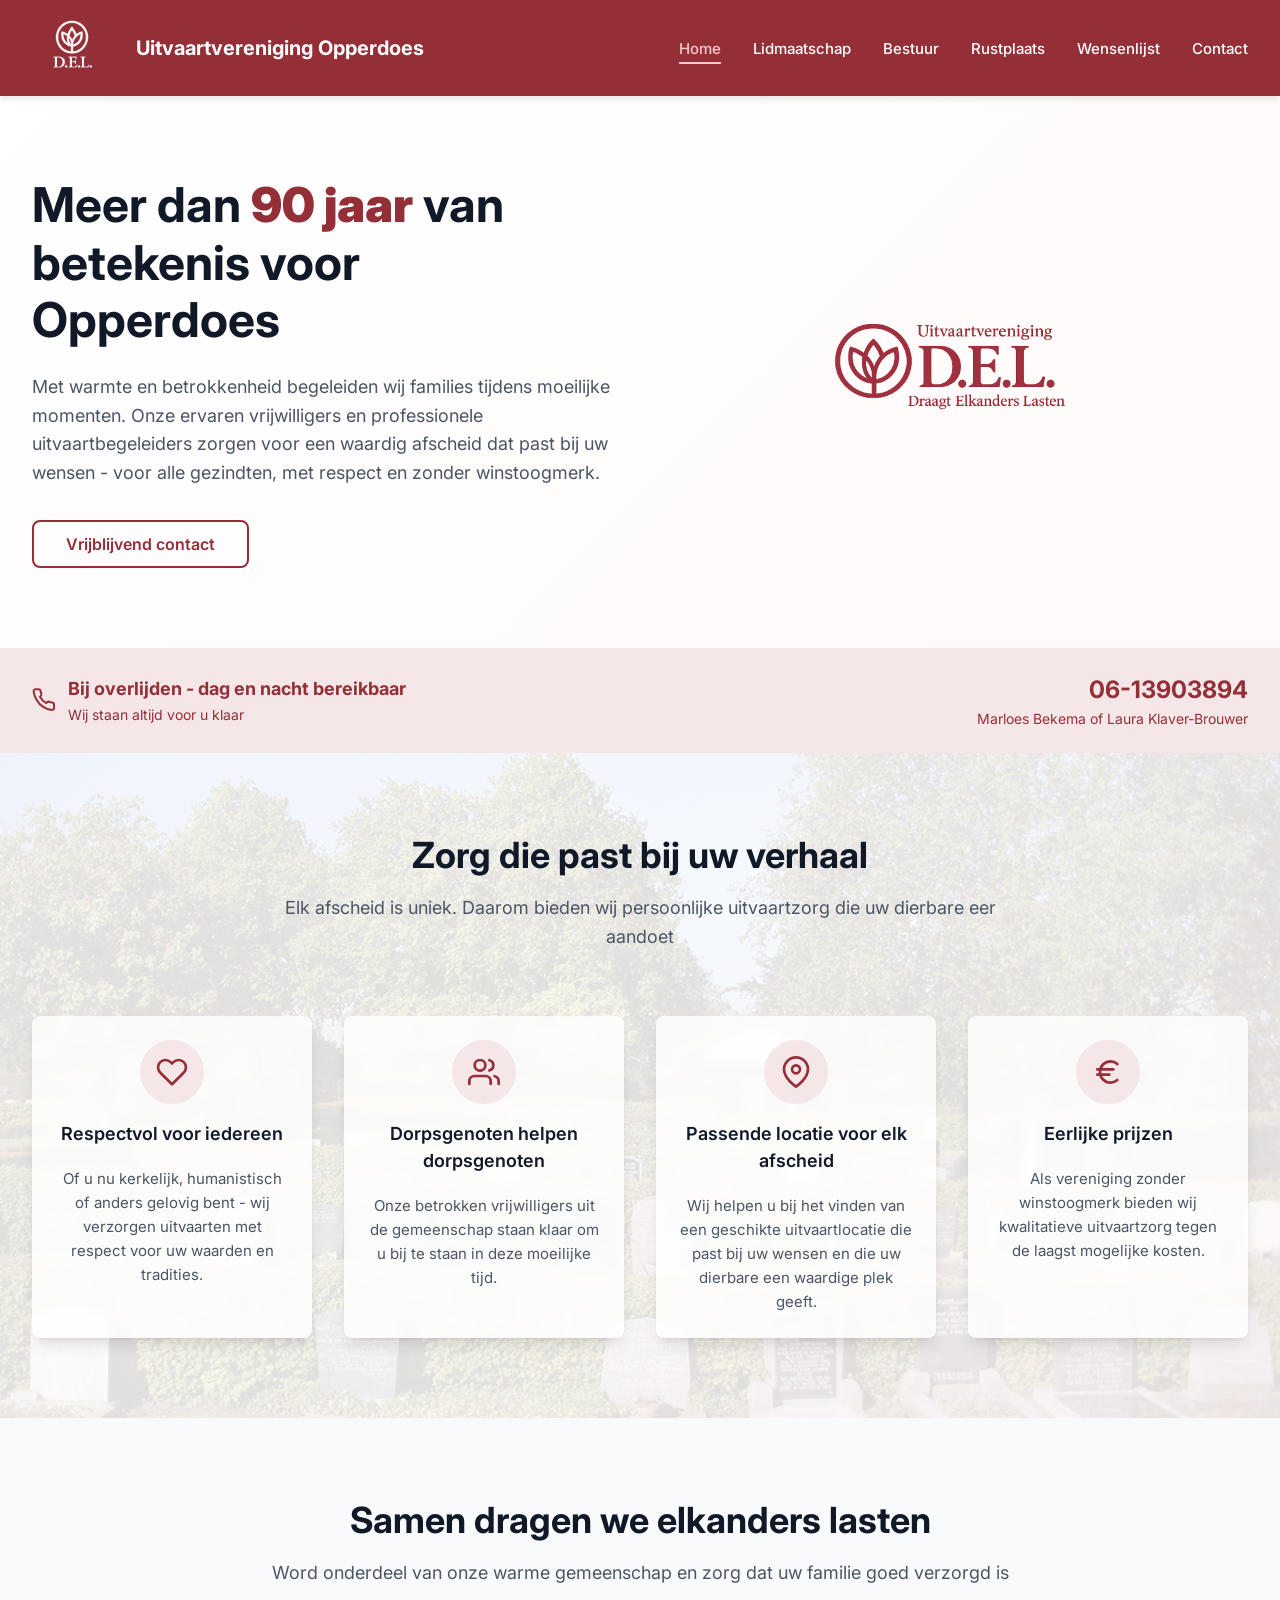
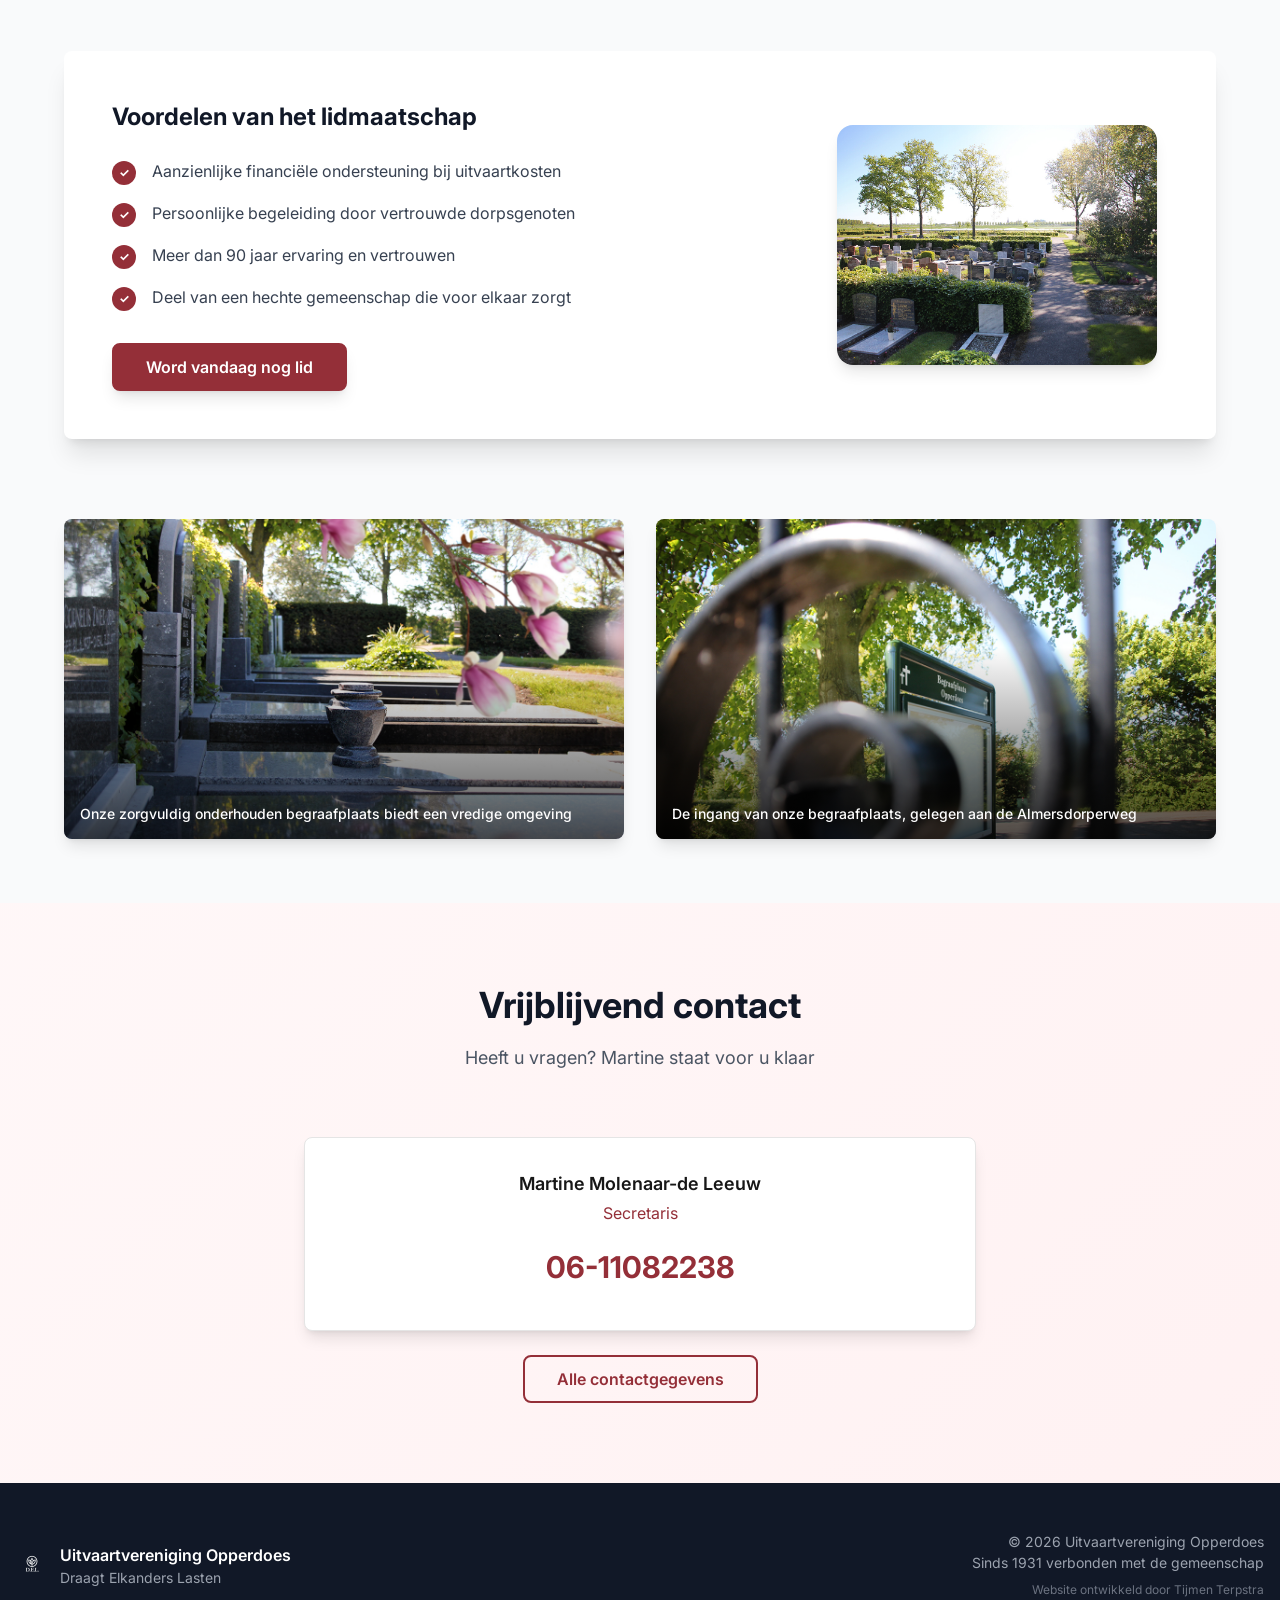
==== commit 317d7a66: "Aanpassingen" ====
--- a/index.html
+++ b/index.html
@@ -44,7 +44,7 @@
       </div>
       <div class="emergency-right">
         <a href="tel:06-13903894" class="emergency-phone">06-13903894</a>
-        <p class="emergency-names">Gerda Bekema-Brattinga, Marloes Bekema of Laura Klaver-Brouwer</p>
+        <p class="emergency-names">Marloes Bekema of Laura Klaver-Brouwer</p>
       </div>
     </div>
   </div>
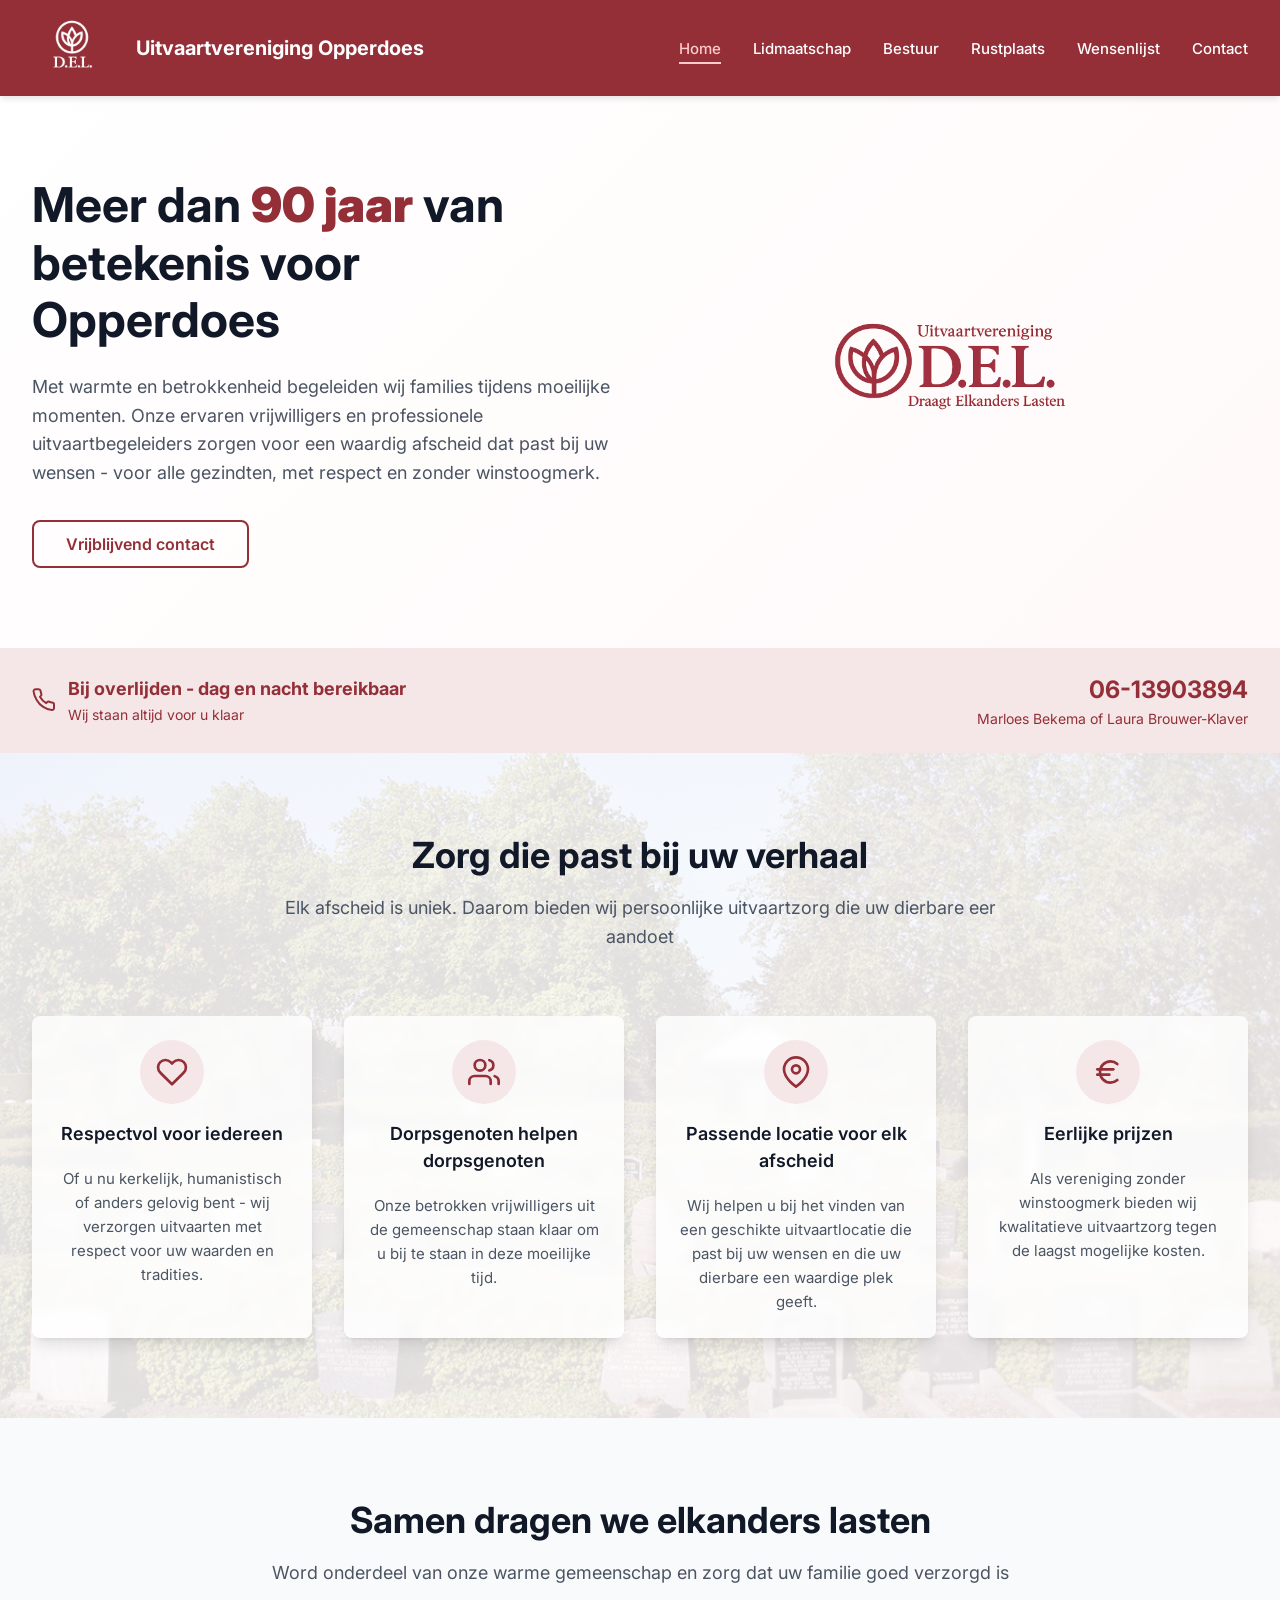
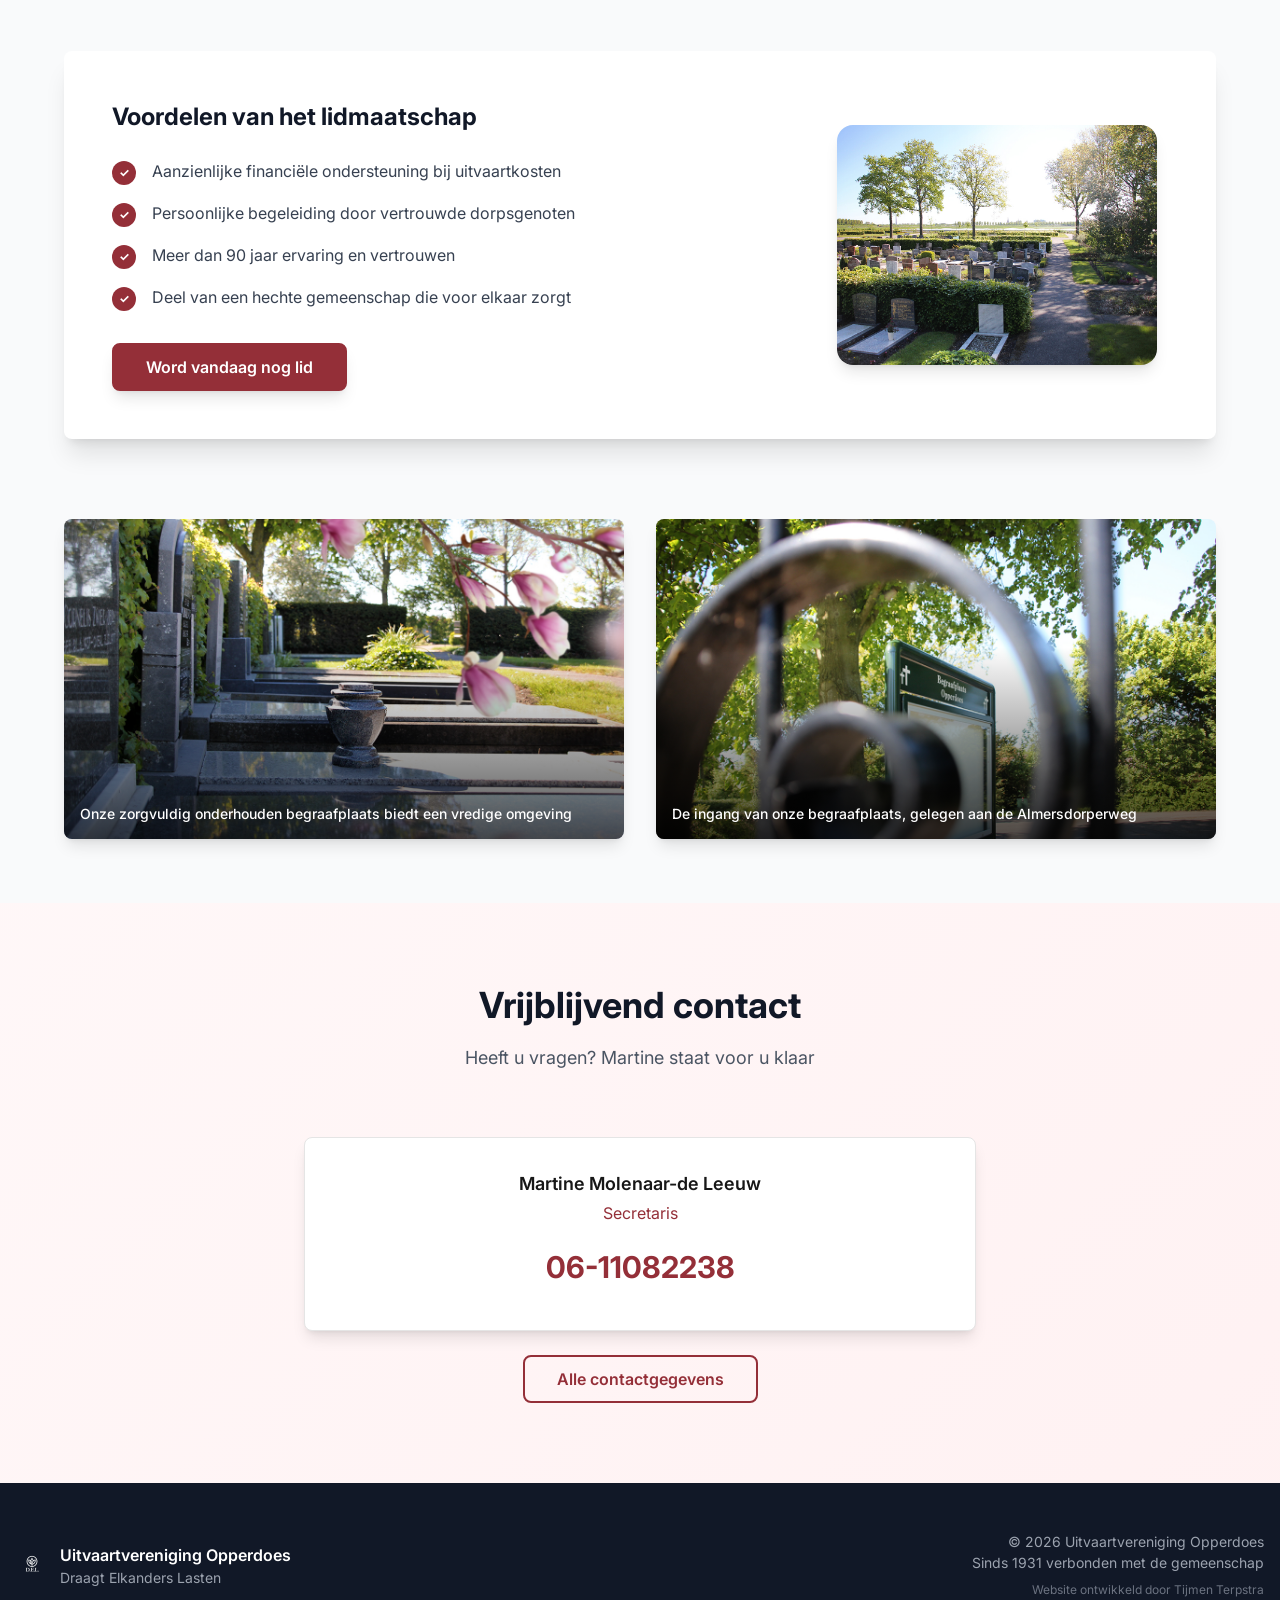
==== commit 20f82d6e: "Final" ====
--- a/index.html
+++ b/index.html
@@ -6,7 +6,7 @@
   <title>Uitvaartvereniging Opperdoes D.E.L. - Draagt Elkanders Lasten</title>
   <meta name="description" content="Al meer dan 90 jaar verbonden met de gemeenschap van Opperdoes. Professionele en betaalbare uitvaartzorg voor alle gezindten.">
   <link rel="icon" href="public/logo_compact_2.png">
-  <link rel="stylesheet" href="css/styles.css">
+  <link rel="stylesheet" href="css/styles.css?v=3">
 </head>
 <body data-page="home">
 <div class="page-bg">
@@ -44,7 +44,7 @@
       </div>
       <div class="emergency-right">
         <a href="tel:06-13903894" class="emergency-phone">06-13903894</a>
-        <p class="emergency-names">Marloes Bekema of Laura Klaver-Brouwer</p>
+        <p class="emergency-names">Marloes Bekema of Laura Brouwer-Klaver</p>
       </div>
     </div>
   </div>
@@ -187,6 +187,6 @@
   <div id="footer-placeholder"></div>
 </div>
 
-<script src="js/main.js"></script>
+<script src="js/main.js?v=3"></script>
 </body>
 </html>
